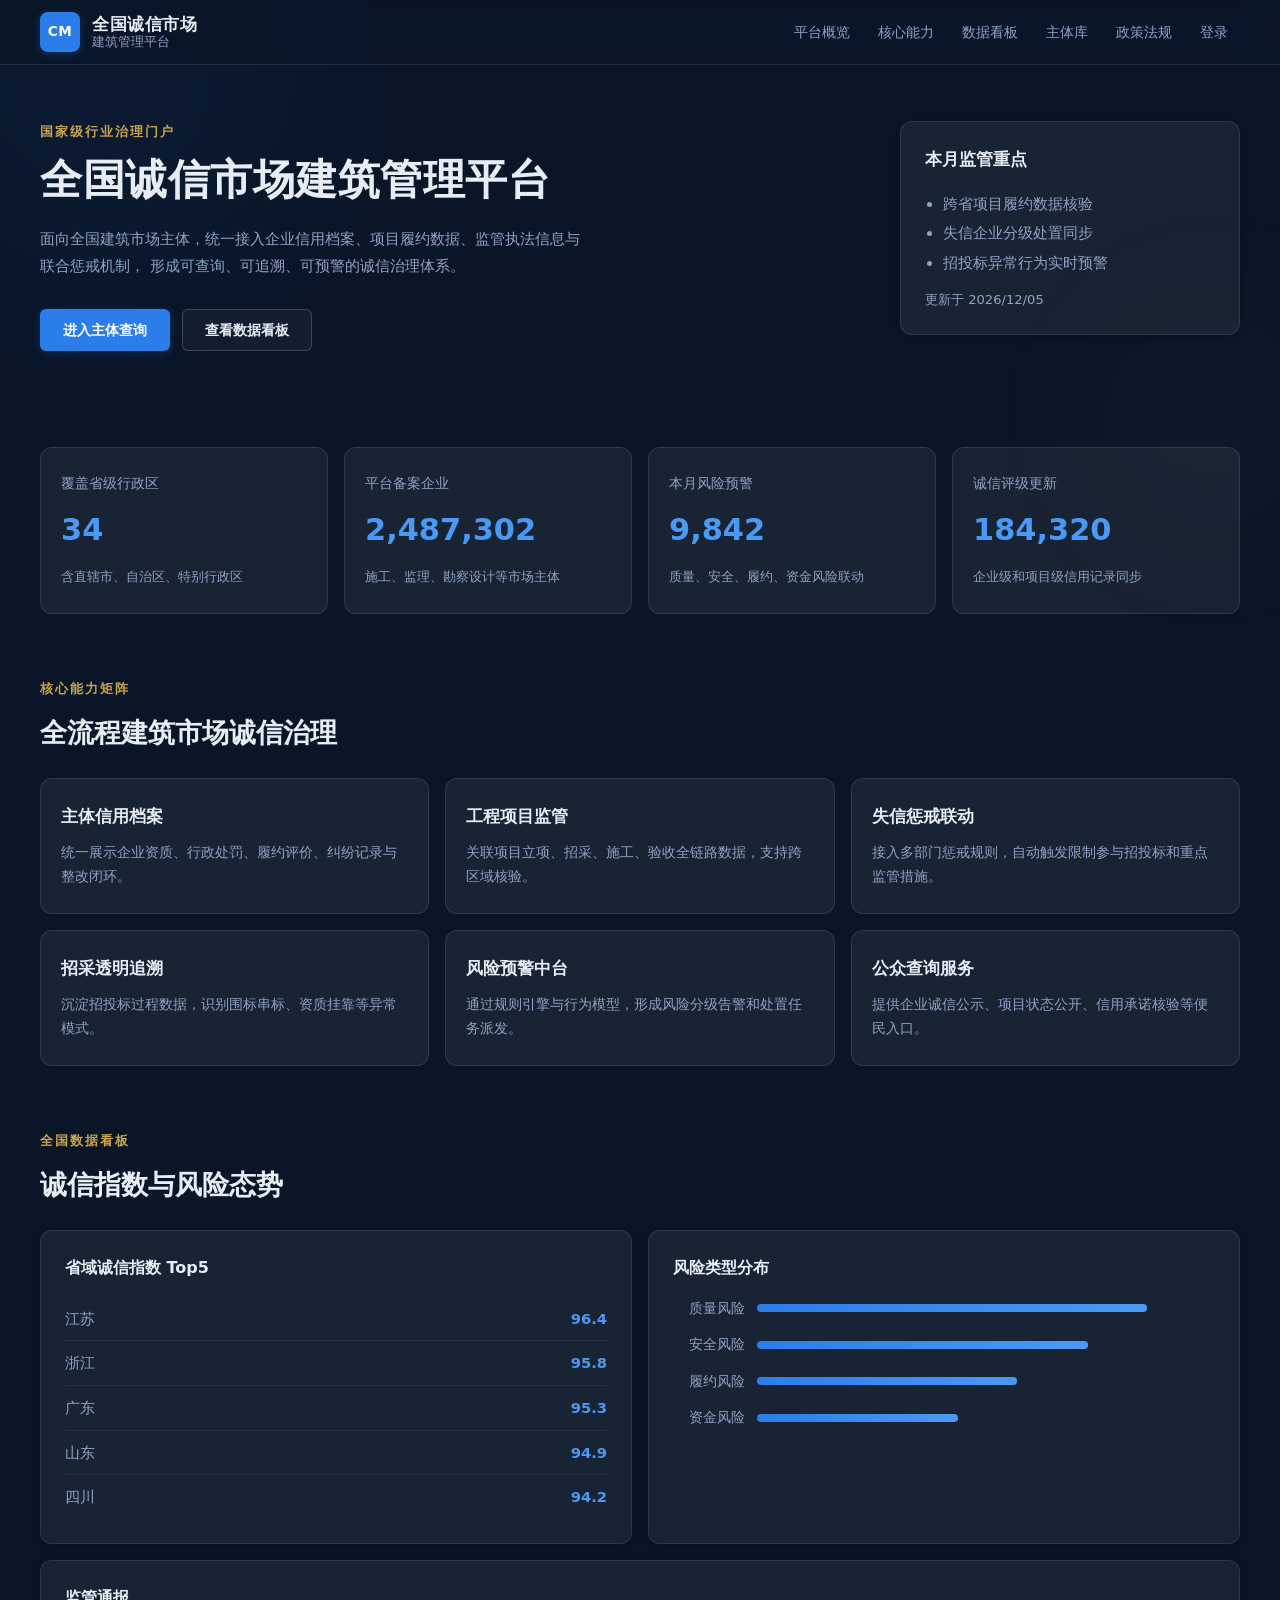
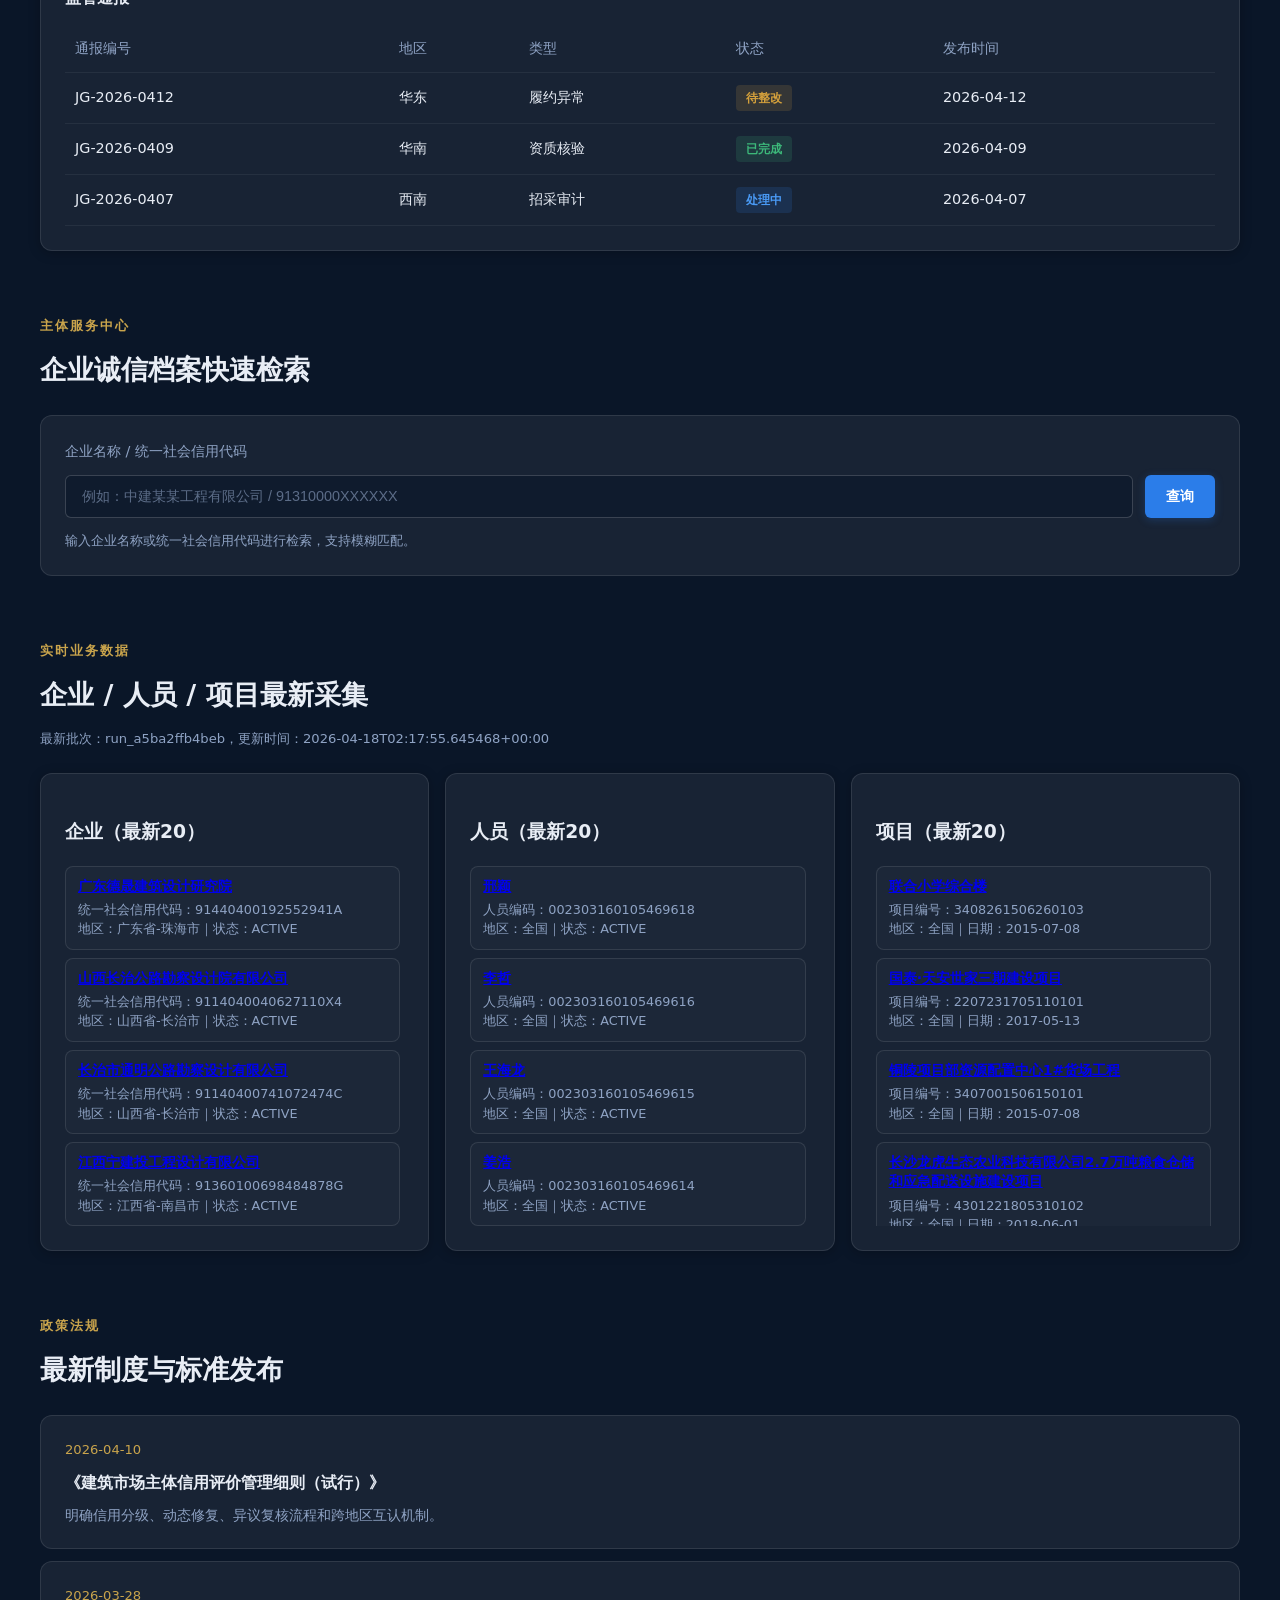
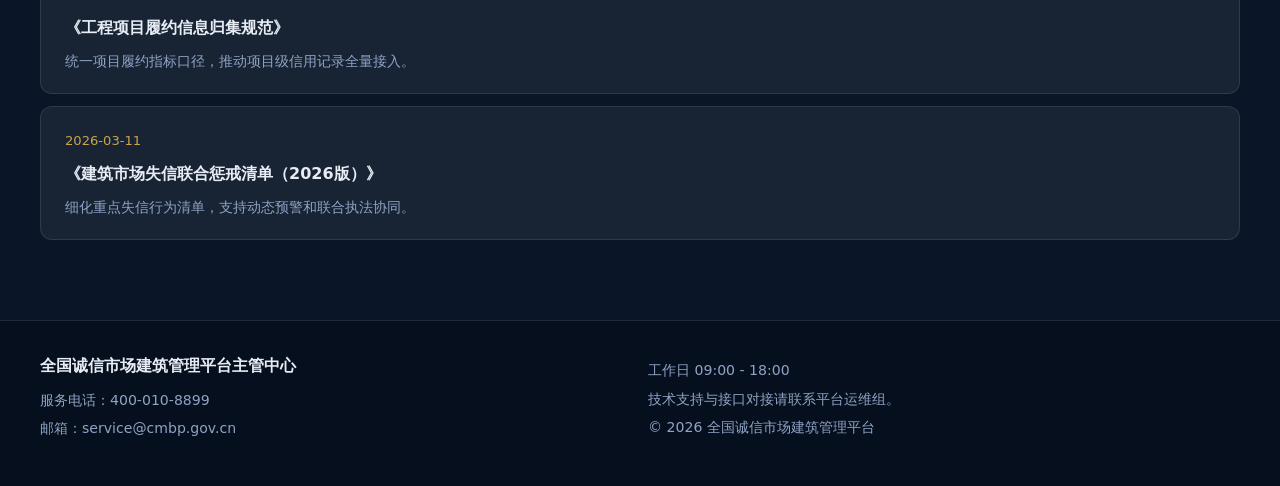
==== index.html @ d661aa88 "feat: nationwide platform crawl and interface catalog export" ====
<!doctype html>
<html lang="zh-CN">
  <head>
    <meta charset="UTF-8" />
    <meta name="viewport" content="width=device-width, initial-scale=1.0" />
    <title>全国诚信市场建筑管理平台</title>
    <meta
      name="description"
      content="全国诚信市场建筑管理平台，提供建筑企业诚信档案、项目监管、风险预警、政策法规与公众查询服务。"
    />
    <link rel="stylesheet" href="./styles/main.css" />
  </head>
  <body>
    <div class="bg-orb orb-a"></div>
    <div class="bg-orb orb-b"></div>
    <div class="grid-overlay"></div>

    <header class="site-header">
      <div class="container nav-wrap">
        <a class="brand" href="#home">
          <span class="brand-mark">CM</span>
          <span class="brand-text">
            <strong>全国诚信市场</strong>
            <small>建筑管理平台</small>
          </span>
        </a>
        <nav class="nav" id="mainNav">
          <a href="#overview" data-section="overview">平台概览</a>
          <a href="#modules" data-section="modules">核心能力</a>
          <a href="#dashboard" data-section="dashboard">数据看板</a>
          <a href="#registry" data-section="registry">主体库</a>
          <a href="#policies" data-section="policies">政策法规</a>
          <a href="pages/login.html">登录</a>
        </nav>
        <button class="menu-toggle" id="menuToggle" aria-label="菜单">
          <span></span><span></span><span></span>
        </button>
      </div>
      <nav class="mobile-nav" id="mobileNav">
        <a href="#overview">平台概览</a>
        <a href="#modules">核心能力</a>
        <a href="#dashboard">数据看板</a>
        <a href="#registry">主体库</a>
        <a href="#policies">政策法规</a>
        <a href="pages/login.html">登录</a>
      </nav>
    </header>

    <main id="home">
      <section class="hero container">
        <div class="hero-left reveal">
          <p class="eyebrow">国家级行业治理门户</p>
          <h1>全国诚信市场建筑管理平台</h1>
          <p class="hero-desc">
            面向全国建筑市场主体，统一接入企业信用档案、项目履约数据、监管执法信息与联合惩戒机制，
            形成可查询、可追溯、可预警的诚信治理体系。
          </p>
          <div class="hero-actions">
            <a class="btn btn-primary" href="#registry">进入主体查询</a>
            <a class="btn btn-secondary" href="pages/dashboard.html">查看数据看板</a>
          </div>
        </div>
        <div class="hero-right reveal delay-1">
          <article class="panel spotlight">
            <h2>本月监管重点</h2>
            <ul>
              <li>跨省项目履约数据核验</li>
              <li>失信企业分级处置同步</li>
              <li>招投标异常行为实时预警</li>
            </ul>
            <p class="tag">更新于 <span id="today"></span></p>
          </article>
        </div>
      </section>

      <section id="overview" class="stats container">
        <article class="stat-card reveal">
          <p>覆盖省级行政区</p>
          <h3 data-counter="34">0</h3>
          <span>含直辖市、自治区、特别行政区</span>
        </article>
        <article class="stat-card reveal delay-1">
          <p>平台备案企业</p>
          <h3 data-counter="2487302">0</h3>
          <span>施工、监理、勘察设计等市场主体</span>
        </article>
        <article class="stat-card reveal delay-2">
          <p>本月风险预警</p>
          <h3 data-counter="9842">0</h3>
          <span>质量、安全、履约、资金风险联动</span>
        </article>
        <article class="stat-card reveal delay-3">
          <p>诚信评级更新</p>
          <h3 data-counter="184320">0</h3>
          <span>企业级和项目级信用记录同步</span>
        </article>
      </section>

      <section id="modules" class="modules container">
        <div class="section-head reveal">
          <p class="eyebrow">核心能力矩阵</p>
          <h2>全流程建筑市场诚信治理</h2>
        </div>
        <div class="module-grid">
          <article class="module-card reveal">
            <h3>主体信用档案</h3>
            <p>统一展示企业资质、行政处罚、履约评价、纠纷记录与整改闭环。</p>
          </article>
          <article class="module-card reveal delay-1">
            <h3>工程项目监管</h3>
            <p>关联项目立项、招采、施工、验收全链路数据，支持跨区域核验。</p>
          </article>
          <article class="module-card reveal delay-2">
            <h3>失信惩戒联动</h3>
            <p>接入多部门惩戒规则，自动触发限制参与招投标和重点监管措施。</p>
          </article>
          <article class="module-card reveal">
            <h3>招采透明追溯</h3>
            <p>沉淀招投标过程数据，识别围标串标、资质挂靠等异常模式。</p>
          </article>
          <article class="module-card reveal delay-1">
            <h3>风险预警中台</h3>
            <p>通过规则引擎与行为模型，形成风险分级告警和处置任务派发。</p>
          </article>
          <article class="module-card reveal delay-2">
            <h3>公众查询服务</h3>
            <p>提供企业诚信公示、项目状态公开、信用承诺核验等便民入口。</p>
          </article>
        </div>
      </section>

      <section id="dashboard" class="dashboard container">
        <div class="section-head reveal">
          <p class="eyebrow">全国数据看板</p>
          <h2>诚信指数与风险态势</h2>
        </div>
        <div class="dashboard-grid">
          <article class="panel reveal">
            <h3>省域诚信指数 Top5</h3>
            <ol>
              <li><span>江苏</span><b>96.4</b></li>
              <li><span>浙江</span><b>95.8</b></li>
              <li><span>广东</span><b>95.3</b></li>
              <li><span>山东</span><b>94.9</b></li>
              <li><span>四川</span><b>94.2</b></li>
            </ol>
          </article>
          <article class="panel reveal delay-1">
            <h3>风险类型分布</h3>
            <div class="bars">
              <p><span>质量风险</span><i style="--w: 72%"></i></p>
              <p><span>安全风险</span><i style="--w: 61%"></i></p>
              <p><span>履约风险</span><i style="--w: 48%"></i></p>
              <p><span>资金风险</span><i style="--w: 37%"></i></p>
            </div>
          </article>
          <article class="panel full reveal delay-2">
            <h3>监管通报</h3>
            <table>
              <thead>
                <tr>
                  <th>通报编号</th>
                  <th>地区</th>
                  <th>类型</th>
                  <th>状态</th>
                  <th>发布时间</th>
                </tr>
              </thead>
              <tbody>
                <tr>
                  <td>JG-2026-0412</td>
                  <td>华东</td>
                  <td>履约异常</td>
                  <td><span class="status warn">待整改</span></td>
                  <td>2026-04-12</td>
                </tr>
                <tr>
                  <td>JG-2026-0409</td>
                  <td>华南</td>
                  <td>资质核验</td>
                  <td><span class="status ok">已完成</span></td>
                  <td>2026-04-09</td>
                </tr>
                <tr>
                  <td>JG-2026-0407</td>
                  <td>西南</td>
                  <td>招采审计</td>
                  <td><span class="status info">处理中</span></td>
                  <td>2026-04-07</td>
                </tr>
              </tbody>
            </table>
          </article>
        </div>
      </section>

      <section id="registry" class="registry container">
        <div class="section-head reveal">
          <p class="eyebrow">主体服务中心</p>
          <h2>企业诚信档案快速检索</h2>
        </div>
        <form class="search-box reveal delay-1" id="searchForm">
          <label for="keyword">企业名称 / 统一社会信用代码</label>
          <div class="input-row">
            <input id="keyword" type="text" placeholder="例如：中建某某工程有限公司 / 91310000XXXXXX" autocomplete="off" />
            <button class="btn btn-primary" type="submit">查询</button>
          </div>
          <div class="search-results" id="searchResults"></div>
          <p class="hint">输入企业名称或统一社会信用代码进行检索，支持模糊匹配。</p>
        </form>
      </section>

      <section id="liveData" class="live-data container">
        <div class="section-head reveal">
          <p class="eyebrow">实时业务数据</p>
          <h2>企业 / 人员 / 项目最新采集</h2>
          <p class="hint" id="liveMeta">正在加载最新采集数据...</p>
        </div>
        <div class="live-grid">
          <article class="panel reveal">
            <h3>企业（最新20）</h3>
            <div id="enterpriseList" class="live-list"></div>
          </article>
          <article class="panel reveal delay-1">
            <h3>人员（最新20）</h3>
            <div id="staffList" class="live-list"></div>
          </article>
          <article class="panel reveal delay-2">
            <h3>项目（最新20）</h3>
            <div id="tenderList" class="live-list"></div>
          </article>
        </div>
      </section>

      <section id="policies" class="policies container">
        <div class="section-head reveal">
          <p class="eyebrow">政策法规</p>
          <h2>最新制度与标准发布</h2>
        </div>
        <div class="policy-list">
          <article class="policy-item reveal">
            <span>2026-04-10</span>
            <h3>《建筑市场主体信用评价管理细则（试行）》</h3>
            <p>明确信用分级、动态修复、异议复核流程和跨地区互认机制。</p>
          </article>
          <article class="policy-item reveal delay-1">
            <span>2026-03-28</span>
            <h3>《工程项目履约信息归集规范》</h3>
            <p>统一项目履约指标口径，推动项目级信用记录全量接入。</p>
          </article>
          <article class="policy-item reveal delay-2">
            <span>2026-03-11</span>
            <h3>《建筑市场失信联合惩戒清单（2026版）》</h3>
            <p>细化重点失信行为清单，支持动态预警和联合执法协同。</p>
          </article>
        </div>
      </section>
    </main>

    <footer id="contact" class="site-footer">
      <div class="container footer-wrap">
        <div>
          <h2>全国诚信市场建筑管理平台主管中心</h2>
          <p>服务电话：400-010-8899</p>
          <p>邮箱：service@cmbp.gov.cn</p>
        </div>
        <div>
          <p>工作日 09:00 - 18:00</p>
          <p>技术支持与接口对接请联系平台运维组。</p>
          <p class="copy">© <span id="year"></span> 全国诚信市场建筑管理平台</p>
        </div>
      </div>
    </footer>

    <script src="./scripts/main.js"></script>
  </body>
</html>
---- styles/main.css ----
/* ===== Design Tokens ===== */
:root {
  --bg: #0a1628;
  --bg-soft: #0f1f38;
  --panel: rgba(255, 255, 255, 0.06);
  --panel-hover: rgba(255, 255, 255, 0.09);
  --line: rgba(255, 255, 255, 0.10);
  --line-strong: rgba(255, 255, 255, 0.18);
  --text: #e8edf5;
  --text-soft: #8fa3c4;
  --accent: #2b7de9;
  --accent-light: #4a9af5;
  --accent-bg: rgba(43, 125, 233, 0.12);
  --gold: #c9a44c;
  --gold-light: #e0c068;
  --danger: #e05555;
  --ok: #3db87a;
  --warn: #d4a03c;
  --radius: 8px;
  --radius-lg: 12px;
  --shadow: 0 2px 12px rgba(0, 0, 0, 0.25);
  --shadow-lg: 0 8px 32px rgba(0, 0, 0, 0.3);
}

/* ===== Reset ===== */
*,
*::before,
*::after {
  box-sizing: border-box;
}

html {
  scroll-behavior: smooth;
}

body {
  margin: 0;
  padding: 0;
  min-height: 100vh;
  color: var(--text);
  background: var(--bg);
  font-family: "Noto Sans SC", "PingFang SC", "Microsoft YaHei", system-ui, sans-serif;
  line-height: 1.6;
  overflow-x: hidden;
}

/* ===== Layout ===== */
.container {
  width: min(1200px, calc(100% - 48px));
  margin-left: auto;
  margin-right: auto;
}

/* ===== Background (subtle) ===== */
.bg-orb {
  position: fixed;
  z-index: 0;
  border-radius: 50%;
  filter: blur(80px);
  pointer-events: none;
  opacity: 0.4;
}

.orb-a {
  width: 400px;
  height: 400px;
  background: rgba(43, 125, 233, 0.12);
  top: -120px;
  left: -100px;
}

.orb-b {
  width: 300px;
  height: 300px;
  background: rgba(201, 164, 76, 0.06);
  right: -80px;
  top: 30%;
}

.grid-overlay {
  display: none;
}

/* ===== Z-index layers ===== */
header,
main,
footer {
  position: relative;
  z-index: 1;
}

/* ===== Header ===== */
.site-header {
  position: sticky;
  top: 0;
  z-index: 100;
  backdrop-filter: blur(16px);
  -webkit-backdrop-filter: blur(16px);
  background: rgba(10, 22, 40, 0.88);
  border-bottom: 1px solid var(--line);
}

.nav-wrap {
  min-height: 64px;
  display: flex;
  align-items: center;
  gap: 16px;
}

.brand {
  color: inherit;
  text-decoration: none;
  display: inline-flex;
  align-items: center;
  gap: 12px;
  flex-shrink: 0;
}

.brand-mark {
  width: 40px;
  height: 40px;
  border-radius: 8px;
  display: flex;
  align-items: center;
  justify-content: center;
  font-weight: 700;
  font-size: 0.85rem;
  letter-spacing: 0.5px;
  color: #fff;
  background: var(--accent);
  box-shadow: 0 2px 8px rgba(43, 125, 233, 0.3);
  flex-shrink: 0;
}

.brand-text {
  display: flex;
  flex-direction: column;
  line-height: 1.2;
  white-space: nowrap;
}

.brand-text strong {
  font-size: 1.05rem;
  font-weight: 700;
  letter-spacing: 0.5px;
}

.brand-text small {
  color: var(--text-soft);
  font-size: 0.8rem;
}

.nav {
  display: flex;
  align-items: center;
  gap: 4px;
  margin-left: auto;
  flex-shrink: 0;
  flex-wrap: nowrap;
  overflow-x: auto;
  -ms-overflow-style: none;
  scrollbar-width: none;
}

.nav::-webkit-scrollbar {
  display: none;
}

.nav a {
  color: var(--text-soft);
  text-decoration: none;
  font-size: 0.88rem;
  padding: 6px 12px;
  border-radius: 6px;
  transition: color 0.2s, background 0.2s;
  white-space: nowrap;
}

.nav a:hover {
  color: var(--text);
  background: rgba(255, 255, 255, 0.06);
}

.nav a.active {
  color: var(--accent-light);
}

.menu-toggle {
  display: none;
  margin-left: auto;
  width: 40px;
  height: 40px;
  border: 1px solid var(--line-strong);
  border-radius: 6px;
  background: rgba(255, 255, 255, 0.04);
  cursor: pointer;
  align-items: center;
  justify-content: center;
  flex-direction: column;
  gap: 5px;
  padding: 0;
}

.menu-toggle span {
  width: 16px;
  height: 2px;
  border-radius: 999px;
  background: var(--text);
}

.mobile-nav {
  display: none;
}

/* ===== Hero ===== */
.hero {
  padding: 56px 0 48px;
  display: flex;
  gap: 32px;
  align-items: flex-start;
}

.hero-left {
  flex: 1;
  min-width: 0;
}

.hero-right {
  width: 340px;
  flex-shrink: 0;
}

.eyebrow {
  color: var(--gold);
  margin: 0 0 12px;
  font-size: 0.82rem;
  font-weight: 600;
  letter-spacing: 2px;
  text-transform: uppercase;
}

.hero h1 {
  margin: 0;
  font-size: clamp(1.8rem, 3.5vw, 2.6rem);
  font-weight: 800;
  line-height: 1.25;
  letter-spacing: 0.5px;
}

.hero-desc {
  margin: 20px 0 0;
  color: var(--text-soft);
  line-height: 1.8;
  max-width: 56ch;
  font-size: 0.95rem;
}

.hero-actions {
  display: flex;
  flex-wrap: wrap;
  gap: 12px;
  margin-top: 28px;
}

/* ===== Buttons ===== */
.btn {
  display: inline-flex;
  align-items: center;
  justify-content: center;
  border: 1px solid transparent;
  border-radius: 6px;
  padding: 10px 22px;
  text-decoration: none;
  font-weight: 600;
  font-size: 0.9rem;
  cursor: pointer;
  transition: all 0.2s;
  line-height: 1.4;
}

.btn-primary {
  color: #fff;
  background: var(--accent);
  box-shadow: 0 2px 8px rgba(43, 125, 233, 0.25);
}

.btn-primary:hover {
  background: var(--accent-light);
}

.btn-secondary {
  color: var(--text);
  border-color: var(--line-strong);
  background: rgba(255, 255, 255, 0.04);
}

.btn-secondary:hover {
  background: rgba(255, 255, 255, 0.08);
}

/* ===== Panel ===== */
.panel {
  background: var(--panel);
  border: 1px solid var(--line);
  border-radius: var(--radius-lg);
  box-shadow: var(--shadow);
  padding: 24px;
}

.spotlight h2 {
  margin: 0 0 16px;
  font-size: 1.05rem;
  font-weight: 700;
}

.spotlight ul {
  margin: 0 0 12px;
  padding-left: 1.2em;
  color: var(--text-soft);
  line-height: 2;
  font-size: 0.92rem;
}

.tag {
  margin: 0;
  color: var(--text-soft);
  font-size: 0.82rem;
}

/* ===== Stats ===== */
.stats {
  margin-top: 48px;
  display: grid;
  grid-template-columns: repeat(4, 1fr);
  gap: 16px;
}

.stat-card {
  border: 1px solid var(--line);
  border-radius: var(--radius-lg);
  padding: 24px 20px;
  background: var(--panel);
  transition: background 0.2s;
}

.stat-card:hover {
  background: var(--panel-hover);
}

.stat-card p {
  margin: 0;
  color: var(--text-soft);
  font-size: 0.88rem;
}

.stat-card h3 {
  margin: 12px 0 8px;
  font-size: clamp(1.4rem, 2.8vw, 1.9rem);
  font-weight: 800;
  color: var(--accent-light);
}

.stat-card span {
  color: var(--text-soft);
  font-size: 0.82rem;
}

/* ===== Section Common ===== */
.modules,
.dashboard,
.registry,
.live-data,
.policies {
  margin-top: 64px;
}

.section-head {
  margin-bottom: 24px;
}

.section-head h2 {
  margin: 0;
  font-size: clamp(1.3rem, 2.5vw, 1.7rem);
  font-weight: 700;
}

/* ===== Module Grid ===== */
.module-grid {
  display: grid;
  grid-template-columns: repeat(3, 1fr);
  gap: 16px;
}

.module-card {
  border: 1px solid var(--line);
  border-radius: var(--radius-lg);
  padding: 24px 20px;
  background: var(--panel);
  transition: background 0.2s, border-color 0.2s;
}

.module-card:hover {
  background: var(--panel-hover);
  border-color: var(--line-strong);
}

.module-card h3 {
  margin: 0 0 10px;
  font-size: 1.05rem;
  font-weight: 700;
}

.module-card p {
  margin: 0;
  color: var(--text-soft);
  line-height: 1.7;
  font-size: 0.9rem;
}

/* ===== Dashboard ===== */
.dashboard-grid {
  display: grid;
  grid-template-columns: 1fr 1fr;
  gap: 16px;
}

.dashboard .panel h3 {
  margin: 0 0 16px;
  font-size: 1rem;
  font-weight: 700;
}

.dashboard ol {
  margin: 0;
  padding: 0;
  list-style: none;
}

.dashboard li {
  display: flex;
  justify-content: space-between;
  align-items: center;
  padding: 10px 0;
  border-bottom: 1px solid rgba(255, 255, 255, 0.06);
  font-size: 0.92rem;
}

.dashboard li:last-child {
  border-bottom: 0;
}

.dashboard li b {
  color: var(--accent-light);
  font-weight: 700;
}

.dashboard li span {
  color: var(--text-soft);
}

/* ===== Bars ===== */
.bars {
  display: flex;
  flex-direction: column;
  gap: 14px;
}

.bars p {
  margin: 0;
  display: flex;
  align-items: center;
  gap: 12px;
}

.bars span {
  color: var(--text-soft);
  font-size: 0.88rem;
  width: 72px;
  text-align: right;
  flex-shrink: 0;
}

.bars i {
  display: block;
  height: 8px;
  border-radius: 4px;
  background: linear-gradient(90deg, var(--accent), var(--accent-light));
  flex: 0 0 var(--w);
  font-style: normal;
}

.dashboard .full {
  grid-column: 1 / -1;
}

/* ===== Table ===== */
table {
  width: 100%;
  border-collapse: collapse;
  font-size: 0.9rem;
}

th,
td {
  text-align: left;
  padding: 12px 10px;
  border-bottom: 1px solid rgba(255, 255, 255, 0.06);
}

th {
  color: var(--text-soft);
  font-weight: 500;
  font-size: 0.85rem;
}

/* ===== Status Badges ===== */
.status {
  display: inline-block;
  border-radius: 4px;
  padding: 3px 10px;
  font-size: 0.78rem;
  font-weight: 600;
}

.status.ok {
  background: rgba(61, 184, 122, 0.15);
  color: var(--ok);
}

.status.warn {
  background: rgba(212, 160, 60, 0.15);
  color: var(--warn);
}

.status.info {
  background: rgba(43, 125, 233, 0.15);
  color: var(--accent-light);
}

/* ===== Search Box ===== */
.search-box {
  padding: 24px;
  border: 1px solid var(--line);
  border-radius: var(--radius-lg);
  background: var(--panel);
}

.search-box label {
  display: block;
  margin-bottom: 12px;
  color: var(--text-soft);
  font-size: 0.9rem;
}

.input-row {
  display: flex;
  gap: 12px;
  align-items: stretch;
}

.input-row input {
  flex: 1;
  min-width: 0;
  border-radius: 6px;
  border: 1px solid var(--line-strong);
  background: rgba(10, 22, 40, 0.6);
  color: var(--text);
  padding: 10px 16px;
  font-size: 0.9rem;
  line-height: 1.4;
  transition: border-color 0.2s;
}

.input-row input:focus {
  outline: none;
  border-color: var(--accent);
}

.input-row input::placeholder {
  color: var(--text-soft);
  opacity: 0.6;
}

/* Make button same height as input */
.input-row .btn {
  padding: 10px 20px;
  flex-shrink: 0;
}

.hint {
  margin: 12px 0 0;
  color: var(--text-soft);
  font-size: 0.82rem;
}

/* ===== Live Data ===== */
.live-grid {
  display: grid;
  grid-template-columns: repeat(3, 1fr);
  gap: 16px;
}

.live-list {
  display: grid;
  gap: 8px;
  max-height: 360px;
  overflow: auto;
  padding-right: 4px;
}

.live-item {
  border: 1px solid var(--line);
  border-radius: 8px;
  padding: 10px 12px;
  background: rgba(255, 255, 255, 0.02);
}

.live-item h4 {
  margin: 0 0 4px;
  font-size: 0.88rem;
  line-height: 1.4;
}

.live-item p {
  margin: 0;
  color: var(--text-soft);
  font-size: 0.8rem;
  line-height: 1.5;
}

/* ===== Policy List ===== */
.policy-list {
  display: grid;
  gap: 12px;
}

.policy-item {
  border: 1px solid var(--line);
  border-radius: var(--radius-lg);
  padding: 20px 24px;
  background: var(--panel);
  transition: background 0.2s;
}

.policy-item:hover {
  background: var(--panel-hover);
}

.policy-item span {
  display: inline-block;
  color: var(--gold);
  font-size: 0.82rem;
  font-weight: 500;
}

.policy-item h3 {
  margin: 8px 0;
  font-size: 1rem;
}

.policy-item p {
  margin: 0;
  color: var(--text-soft);
  font-size: 0.9rem;
  line-height: 1.7;
}

/* ===== Footer ===== */
.site-footer {
  margin-top: 80px;
  border-top: 1px solid var(--line);
  background: rgba(6, 14, 28, 0.8);
}

.footer-wrap {
  padding: 32px 0 40px;
  display: grid;
  gap: 16px;
  grid-template-columns: 1fr 1fr;
}

.footer-wrap h2 {
  margin: 0 0 10px;
  font-size: 1rem;
  font-weight: 700;
}

.footer-wrap p {
  margin: 6px 0;
  color: var(--text-soft);
  font-size: 0.88rem;
}

.copy {
  margin-top: 16px;
  color: var(--text-soft);
  font-size: 0.82rem;
}

/* ===== Reveal Animation ===== */
.reveal {
  opacity: 0;
  transform: translateY(12px);
  transition: opacity 0.5s ease, transform 0.5s ease;
}

.reveal.visible {
  opacity: 1;
  transform: translateY(0);
}

.delay-1 {
  transition-delay: 0.06s;
}

.delay-2 {
  transition-delay: 0.12s;
}

.delay-3 {
  transition-delay: 0.18s;
}

/* ===== Responsive ===== */
@media (max-width: 1080px) {
  .hero {
    flex-direction: column;
    padding-top: 40px;
  }

  .hero-right {
    width: 100%;
  }
}

@media (max-width: 980px) {
  .stats {
    grid-template-columns: repeat(2, 1fr);
  }

  .module-grid {
    grid-template-columns: repeat(2, 1fr);
  }

  .nav {
    display: none;
  }

  .menu-toggle {
    display: flex;
  }

  .mobile-nav.open {
    display: flex;
    flex-direction: column;
    gap: 4px;
    padding: 8px 24px 14px;
    border-top: 1px solid var(--line);
    background: rgba(6, 14, 28, 0.96);
  }

  .mobile-nav a {
    color: var(--text-soft);
    text-decoration: none;
    font-size: 0.92rem;
    padding: 10px 12px;
    border-radius: 6px;
  }

  .mobile-nav a:hover {
    color: var(--text);
    background: rgba(255, 255, 255, 0.06);
  }
}

@media (max-width: 680px) {
  .container {
    width: min(1200px, calc(100% - 32px));
  }

  .stats,
  .module-grid,
  .dashboard-grid,
  .live-grid,
  .footer-wrap {
    grid-template-columns: 1fr;
  }

  .input-row {
    flex-direction: column;
  }

  th,
  td {
    padding: 8px 6px;
    font-size: 0.82rem;
  }
}
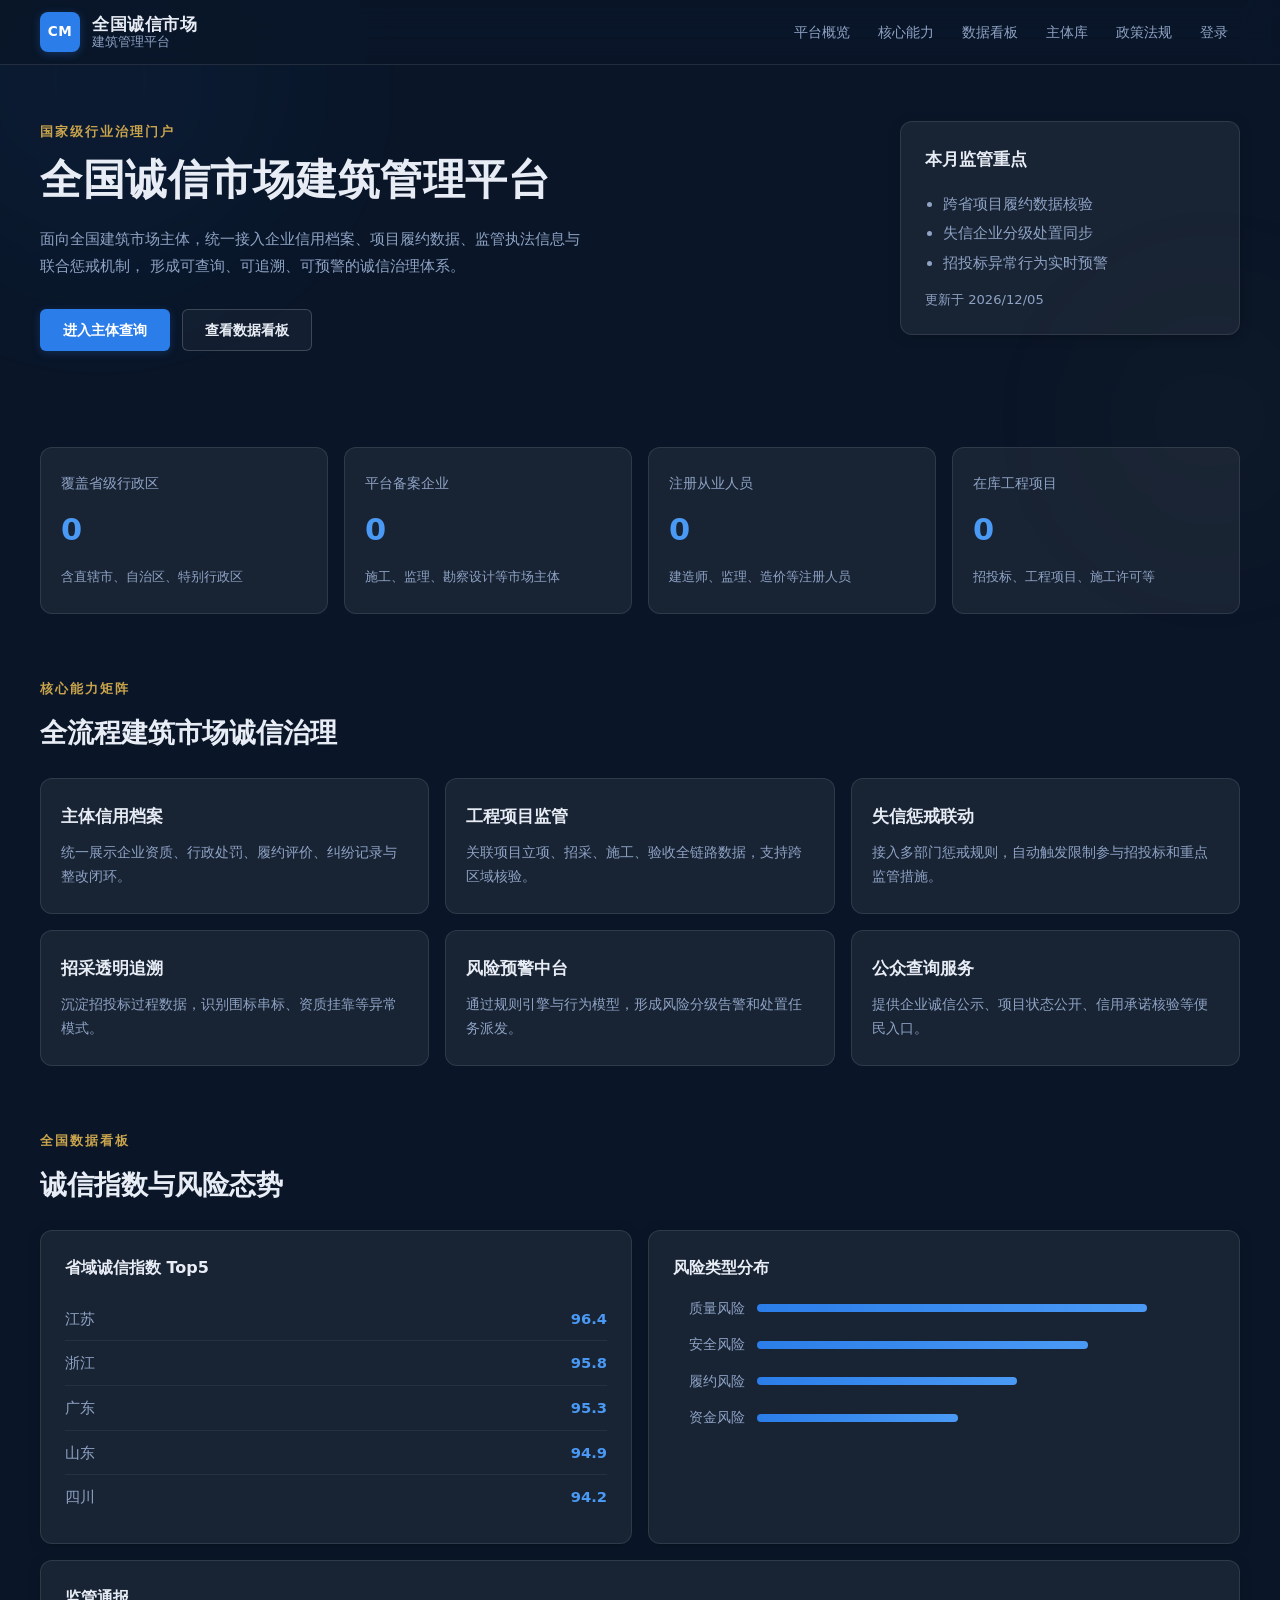
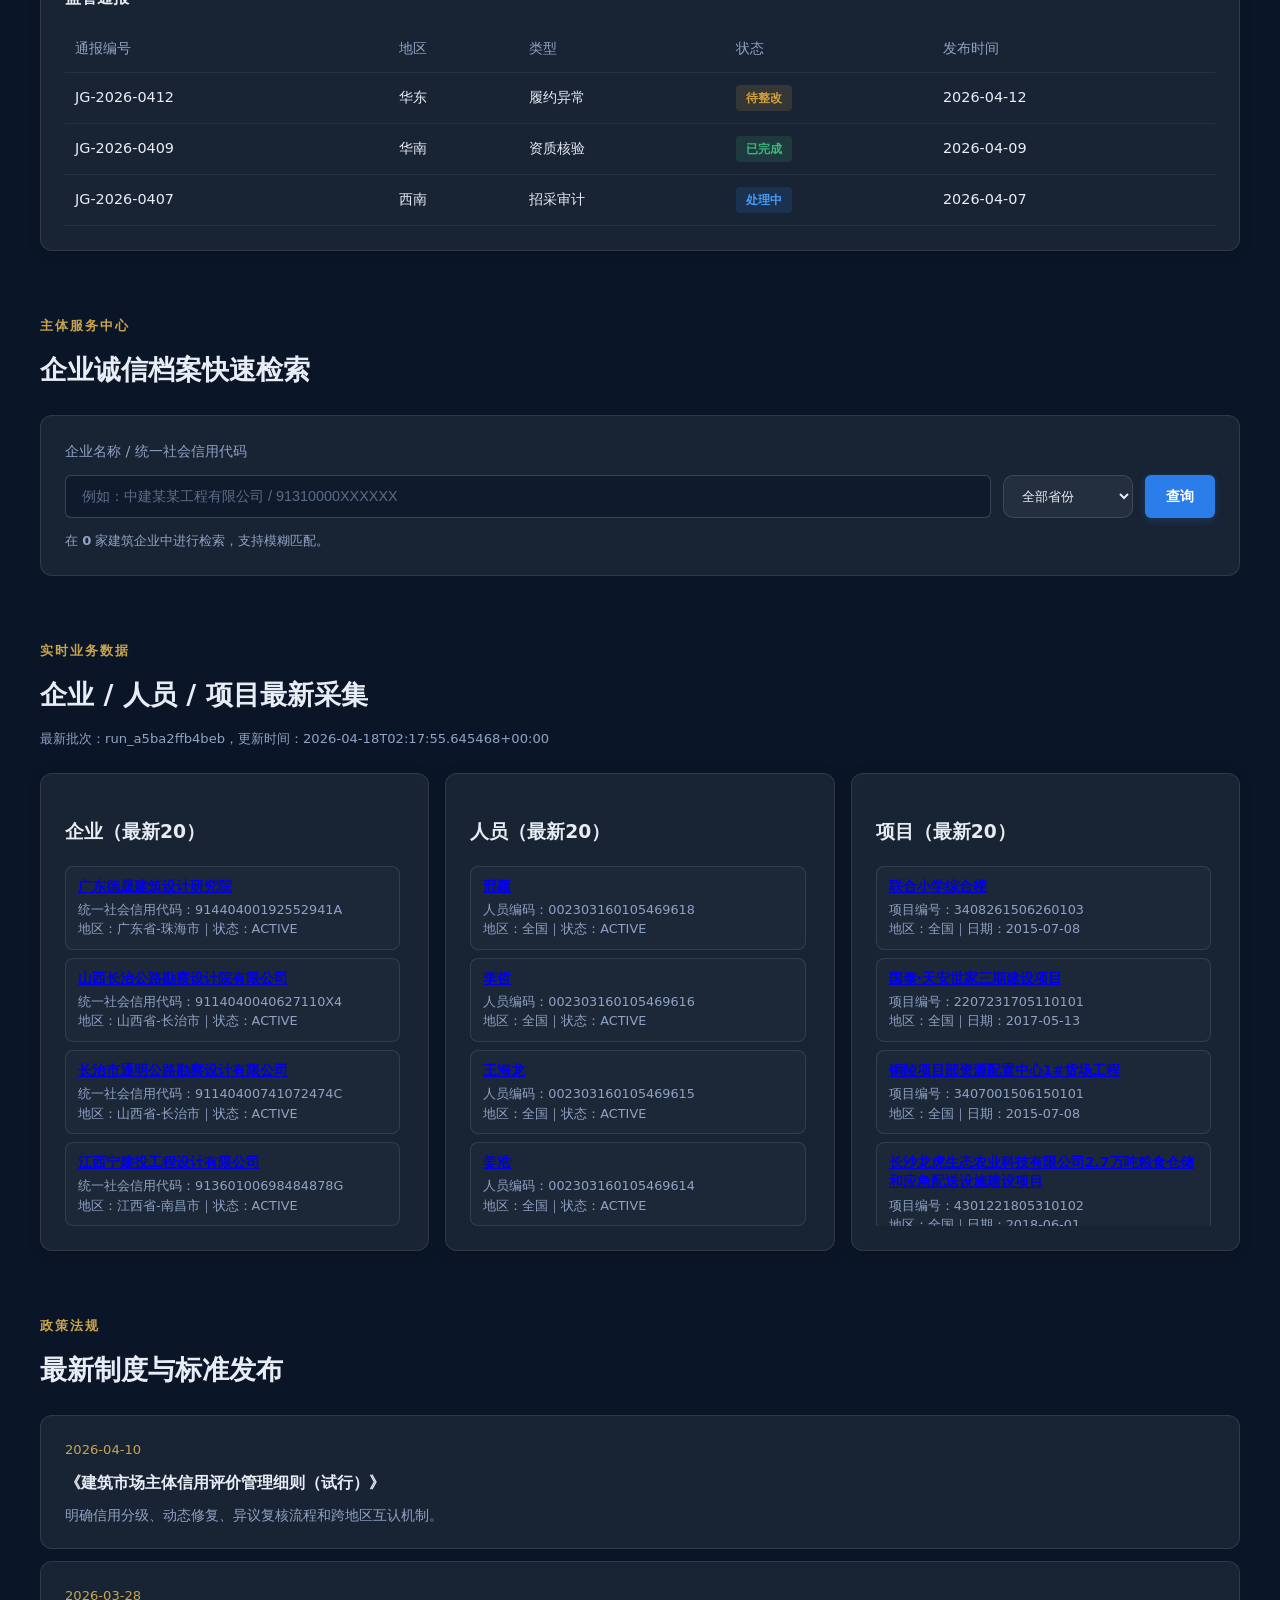
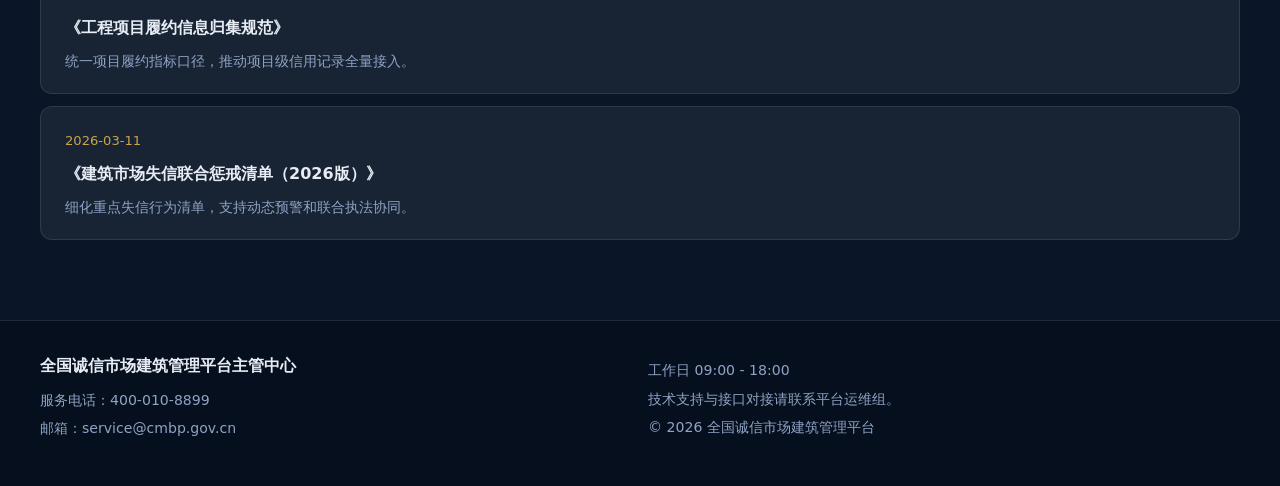
==== commit a54e2861: "feat: L1 可部署平台 — admin 采集控制台 + 运维工具链 + 部署模板 前端 / 管理后台 - 新增 collector/control_server.py：stdlib HTTP 服" ====
--- a/index.html
+++ b/index.html
@@ -76,23 +76,23 @@
       <section id="overview" class="stats container">
         <article class="stat-card reveal">
           <p>覆盖省级行政区</p>
-          <h3 data-counter="34">0</h3>
+          <h3 data-counter="0" id="idx-provinces">0</h3>
           <span>含直辖市、自治区、特别行政区</span>
         </article>
         <article class="stat-card reveal delay-1">
           <p>平台备案企业</p>
-          <h3 data-counter="2487302">0</h3>
+          <h3 data-counter="0" id="idx-enterprise">0</h3>
           <span>施工、监理、勘察设计等市场主体</span>
         </article>
         <article class="stat-card reveal delay-2">
-          <p>本月风险预警</p>
-          <h3 data-counter="9842">0</h3>
-          <span>质量、安全、履约、资金风险联动</span>
+          <p>注册从业人员</p>
+          <h3 data-counter="0" id="idx-staff">0</h3>
+          <span>建造师、监理、造价等注册人员</span>
         </article>
         <article class="stat-card reveal delay-3">
-          <p>诚信评级更新</p>
-          <h3 data-counter="184320">0</h3>
-          <span>企业级和项目级信用记录同步</span>
+          <p>在库工程项目</p>
+          <h3 data-counter="0" id="idx-tender">0</h3>
+          <span>招投标、工程项目、施工许可等</span>
         </article>
       </section>
 
@@ -203,10 +203,13 @@
           <label for="keyword">企业名称 / 统一社会信用代码</label>
           <div class="input-row">
             <input id="keyword" type="text" placeholder="例如：中建某某工程有限公司 / 91310000XXXXXX" autocomplete="off" />
+            <select id="provinceFilter" aria-label="按省份筛选" style="padding:10px 14px;background:rgba(255,255,255,0.05);color:var(--text);border:1px solid rgba(255,255,255,0.12);border-radius:10px;min-width:130px">
+              <option value="">全部省份</option>
+            </select>
             <button class="btn btn-primary" type="submit">查询</button>
           </div>
           <div class="search-results" id="searchResults"></div>
-          <p class="hint">输入企业名称或统一社会信用代码进行检索，支持模糊匹配。</p>
+          <p class="hint" id="searchHint">在 <b id="searchHintCount">0</b> 家建筑企业中进行检索，支持模糊匹配。</p>
         </form>
       </section>
 
